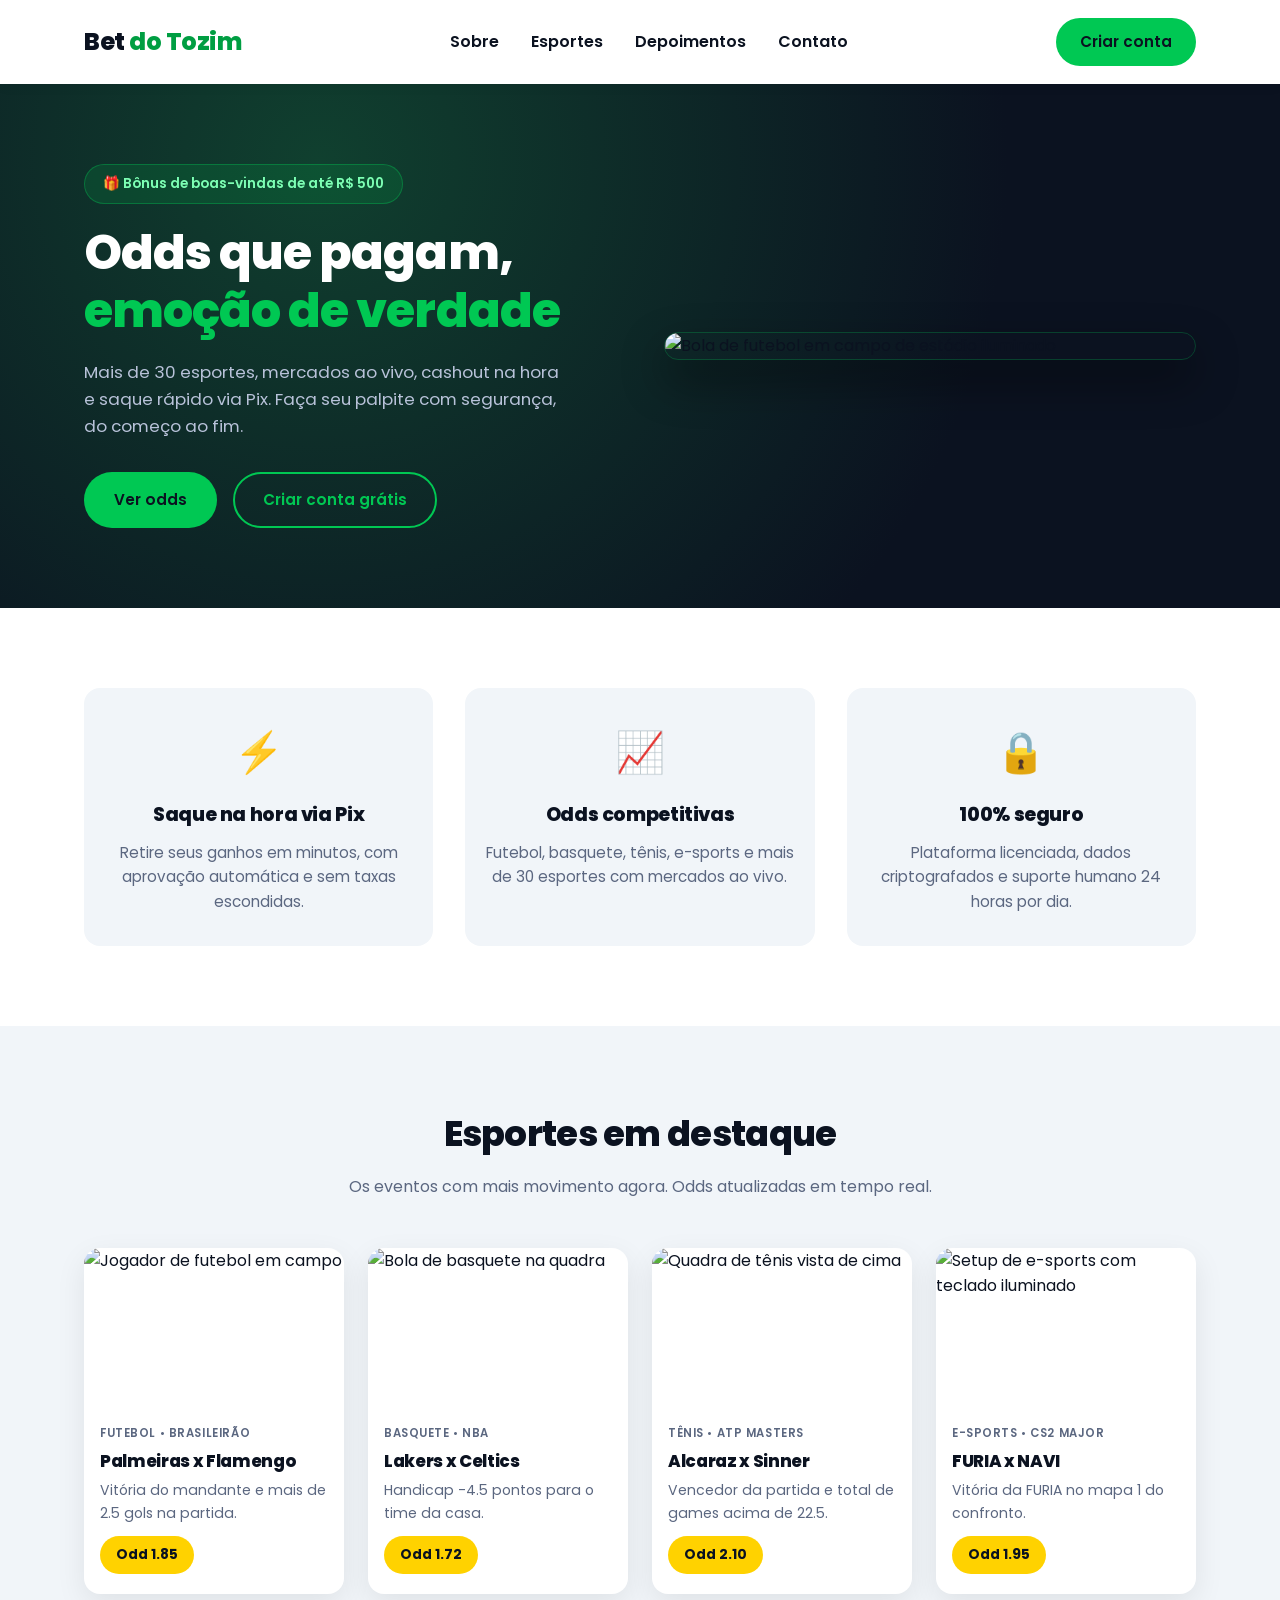
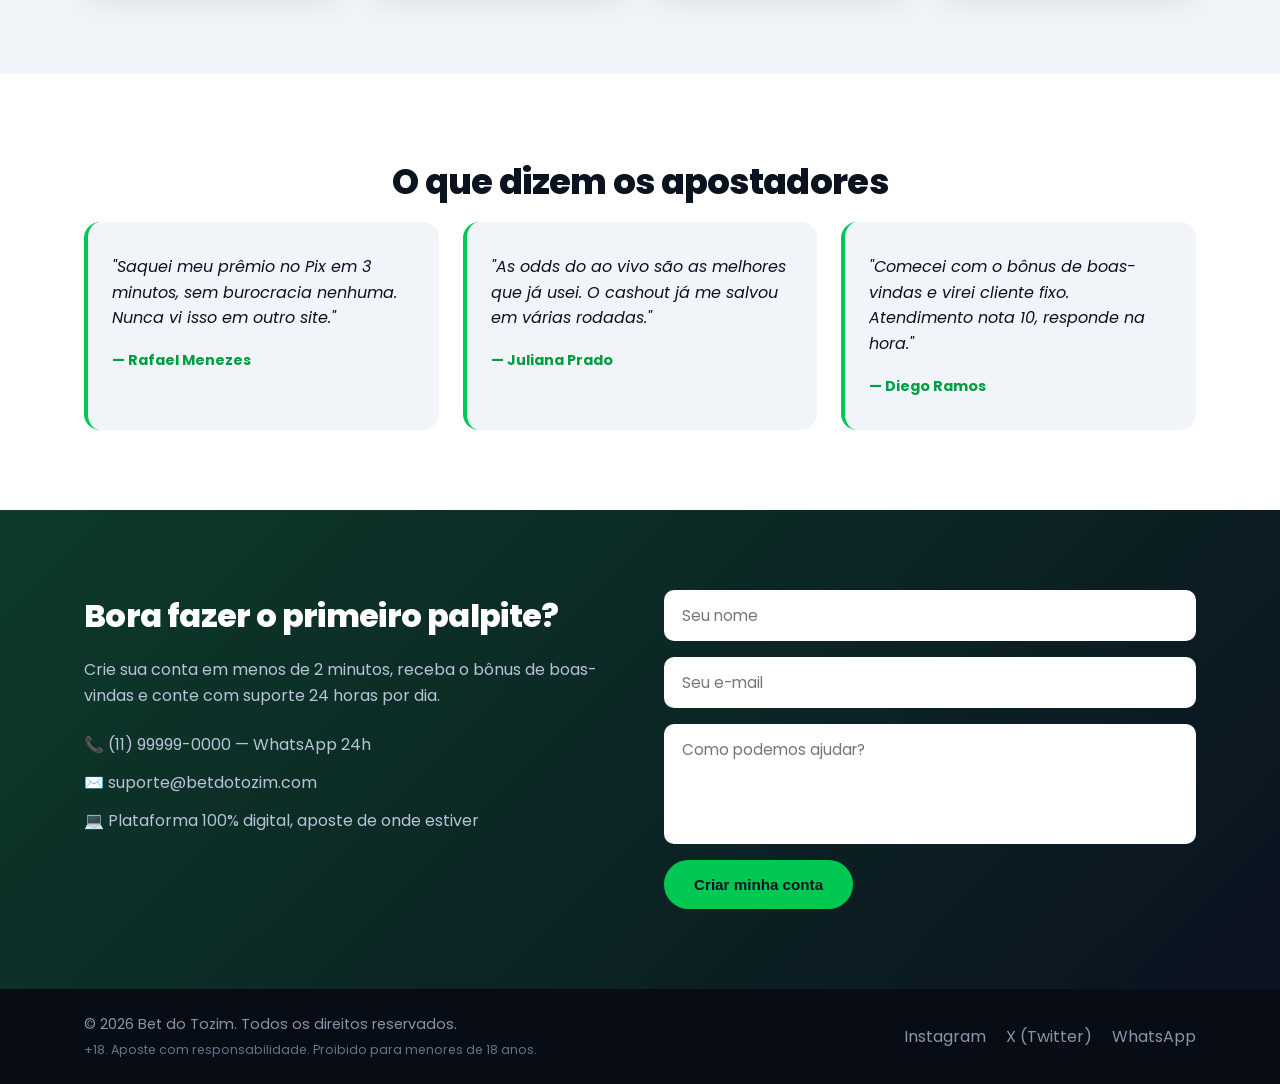
==== index.html @ 94e705bd "first commit" ====
<!DOCTYPE html>
<html lang="pt-BR">
<head>
  <meta charset="UTF-8" />
  <meta name="viewport" content="width=device-width, initial-scale=1.0" />
  <title>Bet do Tozim | Apostas esportivas com as melhores odds</title>
  <meta name="description" content="Bet do Tozim: apostas esportivas com odds competitivas, mercados ao vivo, cashout na hora e saque rápido via Pix. Bônus de boas-vindas para novos apostadores." />
  <link rel="preconnect" href="https://fonts.googleapis.com" />
  <link href="https://fonts.googleapis.com/css2?family=Poppins:wght@400;600;700;800&display=swap" rel="stylesheet" />
  <link rel="stylesheet" href="style.css" />
</head>
<body>

  <!-- HEADER -->
  <header class="header">
    <nav class="navbar container">
      <a href="#topo" class="logo">Bet<span> do Tozim</span></a>

      <ul class="nav-links" id="nav-links">
        <li><a href="#sobre">Sobre</a></li>
        <li><a href="#esportes">Esportes</a></li>
        <li><a href="#depoimentos">Depoimentos</a></li>
        <li><a href="#contato">Contato</a></li>
      </ul>

      <a href="#contato" class="btn btn-primary nav-cta">Criar conta</a>

      <button class="menu-toggle" id="menu-toggle" aria-label="Abrir menu">
        <span></span>
        <span></span>
        <span></span>
      </button>
    </nav>
  </header>

  <!-- HERO -->
  <section class="hero" id="topo">
    <div class="container hero-content">
      <div class="hero-text">
        <span class="badge">🎁 Bônus de boas-vindas de até R$ 500</span>
        <h1>Odds que pagam, <span class="highlight">emoção de verdade</span></h1>
        <p>
          Mais de 30 esportes, mercados ao vivo, cashout na hora e saque rápido via Pix.
          Faça seu palpite com segurança, do começo ao fim.
        </p>
        <div class="hero-buttons">
          <a href="#esportes" class="btn btn-primary">Ver odds</a>
          <a href="#contato" class="btn btn-outline">Criar conta grátis</a>
        </div>
      </div>
      <div class="hero-image">
        <img src="https://images.unsplash.com/photo-1522778119026-d647f0596c20?auto=format&fit=crop&w=800&q=80" alt="Bola de futebol em campo de estádio iluminado" />
      </div>
    </div>
  </section>

  <!-- SOBRE -->
  <section class="sobre" id="sobre">
    <div class="container sobre-grid">
      <div class="sobre-item">
        <span class="icon">⚡</span>
        <h3>Saque na hora via Pix</h3>
        <p>Retire seus ganhos em minutos, com aprovação automática e sem taxas escondidas.</p>
      </div>
      <div class="sobre-item">
        <span class="icon">📈</span>
        <h3>Odds competitivas</h3>
        <p>Futebol, basquete, tênis, e-sports e mais de 30 esportes com mercados ao vivo.</p>
      </div>
      <div class="sobre-item">
        <span class="icon">🔒</span>
        <h3>100% seguro</h3>
        <p>Plataforma licenciada, dados criptografados e suporte humano 24 horas por dia.</p>
      </div>
    </div>
  </section>

  <!-- ESPORTES -->
  <section class="mercados" id="esportes">
    <div class="container">
      <h2 class="section-title">Esportes em destaque</h2>
      <p class="section-subtitle">Os eventos com mais movimento agora. Odds atualizadas em tempo real.</p>

      <div class="mercados-grid">
        <div class="evento-card">
          <img src="https://images.unsplash.com/photo-1517927033932-b3d18e61fb3a?auto=format&fit=crop&w=500&q=80" alt="Jogador de futebol em campo" />
          <span class="competicao">Futebol • Brasileirão</span>
          <h3>Palmeiras x Flamengo</h3>
          <p>Vitória do mandante e mais de 2.5 gols na partida.</p>
          <span class="odd">Odd 1.85</span>
        </div>

        <div class="evento-card">
          <img src="https://images.unsplash.com/photo-1546519638-68e109498ffc?auto=format&fit=crop&w=500&q=80" alt="Bola de basquete na quadra" />
          <span class="competicao">Basquete • NBA</span>
          <h3>Lakers x Celtics</h3>
          <p>Handicap -4.5 pontos para o time da casa.</p>
          <span class="odd">Odd 1.72</span>
        </div>

        <div class="evento-card">
          <img src="https://images.unsplash.com/photo-1595435934249-5df7ed86e1c0?auto=format&fit=crop&w=500&q=80" alt="Quadra de tênis vista de cima" />
          <span class="competicao">Tênis • ATP Masters</span>
          <h3>Alcaraz x Sinner</h3>
          <p>Vencedor da partida e total de games acima de 22.5.</p>
          <span class="odd">Odd 2.10</span>
        </div>

        <div class="evento-card">
          <img src="https://images.unsplash.com/photo-1542751371-adc38448a05e?auto=format&fit=crop&w=500&q=80" alt="Setup de e-sports com teclado iluminado" />
          <span class="competicao">E-sports • CS2 Major</span>
          <h3>FURIA x NAVI</h3>
          <p>Vitória da FURIA no mapa 1 do confronto.</p>
          <span class="odd">Odd 1.95</span>
        </div>
      </div>
    </div>
  </section>

  <!-- DEPOIMENTOS -->
  <section class="depoimentos" id="depoimentos">
    <div class="container">
      <h2 class="section-title">O que dizem os apostadores</h2>

      <div class="depoimentos-grid">
        <div class="depoimento-card">
          <p>"Saquei meu prêmio no Pix em 3 minutos, sem burocracia nenhuma. Nunca vi isso em outro site."</p>
          <strong>— Rafael Menezes</strong>
        </div>
        <div class="depoimento-card">
          <p>"As odds do ao vivo são as melhores que já usei. O cashout já me salvou em várias rodadas."</p>
          <strong>— Juliana Prado</strong>
        </div>
        <div class="depoimento-card">
          <p>"Comecei com o bônus de boas-vindas e virei cliente fixo. Atendimento nota 10, responde na hora."</p>
          <strong>— Diego Ramos</strong>
        </div>
      </div>
    </div>
  </section>

  <!-- CONTATO -->
  <section class="contato" id="contato">
    <div class="container contato-grid">
      <div class="contato-texto">
        <h2>Bora fazer o primeiro palpite?</h2>
        <p>Crie sua conta em menos de 2 minutos, receba o bônus de boas-vindas e conte com suporte 24 horas por dia.</p>
        <ul class="contato-info">
          <li>📞 (11) 99999-0000 — WhatsApp 24h</li>
          <li>✉️ suporte@betdotozim.com</li>
          <li>💻 Plataforma 100% digital, aposte de onde estiver</li>
        </ul>
      </div>

      <form class="contato-form" id="contato-form">
        <input type="text" placeholder="Seu nome" required />
        <input type="email" placeholder="Seu e-mail" required />
        <textarea placeholder="Como podemos ajudar?" rows="4" required></textarea>
        <button type="submit" class="btn btn-primary">Criar minha conta</button>
      </form>
    </div>
  </section>

  <!-- FOOTER -->
  <footer class="footer">
    <div class="container footer-content">
      <div class="footer-info">
        <p>&copy; <span id="ano"></span> Bet do Tozim. Todos os direitos reservados.</p>
        <p class="footer-aviso">+18. Aposte com responsabilidade. Proibido para menores de 18 anos.</p>
      </div>
      <div class="footer-social">
        <a href="#">Instagram</a>
        <a href="#">X (Twitter)</a>
        <a href="#">WhatsApp</a>
      </div>
    </div>
  </footer>

  <script src="script.js"></script>
</body>
</html>
---- style.css ----
/* ===== RESET & BASE ===== */
* {
  margin: 0;
  padding: 0;
  box-sizing: border-box;
}

:root {
  --color-primary: #00c853;
  --color-primary-dark: #009e42;
  --color-accent: #ffd200;
  --color-dark: #0b1220;
  --color-gray: #5b6780;
  --color-light: #f1f5f9;
  --color-white: #ffffff;
  --shadow: 0 10px 30px rgba(0, 0, 0, 0.08);
  --radius: 16px;
  --transition: all 0.3s ease;
}

html {
  scroll-behavior: smooth;
}

body {
  font-family: 'Poppins', sans-serif;
  color: var(--color-dark);
  background: var(--color-light);
  line-height: 1.6;
}

h1, h2, h3 {
  font-family: 'Poppins', sans-serif;
  font-weight: 800;
  letter-spacing: -0.02em;
}

img {
  max-width: 100%;
  display: block;
}

a {
  text-decoration: none;
  color: inherit;
}

ul {
  list-style: none;
}

.container {
  width: 100%;
  max-width: 1160px;
  margin: 0 auto;
  padding: 0 24px;
}

/* ===== BOTÕES ===== */
.btn {
  display: inline-block;
  padding: 14px 28px;
  border-radius: 50px;
  font-weight: 600;
  transition: var(--transition);
  border: 2px solid transparent;
  cursor: pointer;
  font-size: 0.95rem;
}

.btn-primary {
  background: var(--color-primary);
  color: var(--color-dark);
}

.btn-primary:hover {
  background: var(--color-primary-dark);
  color: var(--color-white);
  transform: translateY(-3px);
}

.btn-outline {
  border-color: var(--color-primary);
  color: var(--color-primary);
  background: transparent;
}

.btn-outline:hover {
  background: var(--color-primary);
  color: var(--color-dark);
}

/* ===== HEADER ===== */
.header {
  position: sticky;
  top: 0;
  background: rgba(255, 255, 255, 0.95);
  backdrop-filter: blur(6px);
  z-index: 1000;
  box-shadow: 0 2px 12px rgba(0, 0, 0, 0.05);
}

.navbar {
  display: flex;
  align-items: center;
  justify-content: space-between;
  padding: 18px 24px;
}

.logo {
  font-family: 'Poppins', sans-serif;
  font-size: 1.5rem;
  font-weight: 800;
  letter-spacing: -0.02em;
  color: var(--color-dark);
}

.logo span {
  color: var(--color-primary-dark);
}

.nav-links {
  display: flex;
  gap: 32px;
}

.nav-links a {
  font-weight: 600;
  color: var(--color-dark);
  transition: var(--transition);
  position: relative;
}

.nav-links a:hover {
  color: var(--color-primary);
}

.nav-cta {
  padding: 10px 22px;
}

.menu-toggle {
  display: none;
  flex-direction: column;
  gap: 5px;
  background: none;
  border: none;
  cursor: pointer;
}

.menu-toggle span {
  width: 26px;
  height: 3px;
  background: var(--color-dark);
  border-radius: 2px;
  transition: var(--transition);
}

/* ===== HERO ===== */
.hero {
  padding: 80px 0;
  background: radial-gradient(circle at 25% 15%, #10402f 0%, #0b1220 65%);
  overflow: hidden;
}

.hero-content {
  display: flex;
  align-items: center;
  gap: 48px;
}

.hero-text {
  flex: 1;
}

.badge {
  display: inline-block;
  background: rgba(0, 200, 83, 0.14);
  color: #7dffb4;
  border: 1px solid rgba(0, 200, 83, 0.35);
  padding: 8px 18px;
  border-radius: 50px;
  font-size: 0.85rem;
  font-weight: 600;
  margin-bottom: 20px;
}

.hero-text h1 {
  font-size: 3rem;
  line-height: 1.2;
  margin-bottom: 20px;
  color: var(--color-white);
}

.highlight {
  color: var(--color-primary);
}

.hero-text p {
  color: #b8c2d9;
  font-size: 1.05rem;
  margin-bottom: 32px;
  max-width: 480px;
}

.hero-buttons {
  display: flex;
  gap: 16px;
  flex-wrap: wrap;
}

.hero-image {
  flex: 1;
}

.hero-image img {
  border-radius: var(--radius);
  border: 1px solid rgba(0, 200, 83, 0.25);
  box-shadow: 0 20px 45px rgba(0, 0, 0, 0.45);
  width: 100%;
  object-fit: cover;
  max-height: 420px;
}

/* ===== SOBRE ===== */
.sobre {
  padding: 80px 0;
  background: var(--color-white);
}

.sobre-grid {
  display: grid;
  grid-template-columns: repeat(3, 1fr);
  gap: 32px;
}

.sobre-item {
  text-align: center;
  padding: 32px 20px;
  border-radius: var(--radius);
  background: var(--color-light);
  transition: var(--transition);
}

.sobre-item:hover {
  transform: translateY(-6px);
  box-shadow: var(--shadow);
}

.sobre-item .icon {
  font-size: 2.5rem;
  display: block;
  margin-bottom: 16px;
}

.sobre-item h3 {
  margin-bottom: 10px;
  font-size: 1.2rem;
}

.sobre-item p {
  color: var(--color-gray);
  font-size: 0.95rem;
}

/* ===== SECTION TITLES ===== */
.section-title {
  text-align: center;
  font-size: 2.2rem;
  margin-bottom: 12px;
}

.section-subtitle {
  text-align: center;
  color: var(--color-gray);
  margin-bottom: 48px;
}

/* ===== MERCADOS ===== */
.mercados {
  padding: 80px 0;
  background: var(--color-light);
}

.mercados-grid {
  display: grid;
  grid-template-columns: repeat(4, 1fr);
  gap: 24px;
}

.evento-card {
  background: var(--color-white);
  border-radius: var(--radius);
  overflow: hidden;
  box-shadow: var(--shadow);
  transition: var(--transition);
}

.evento-card:hover {
  transform: translateY(-8px);
}

.evento-card img {
  width: 100%;
  height: 160px;
  object-fit: cover;
}

.evento-card .competicao {
  display: block;
  padding: 16px 16px 0;
  color: var(--color-gray);
  font-size: 0.72rem;
  font-weight: 600;
  letter-spacing: 0.05em;
  text-transform: uppercase;
}

.evento-card h3 {
  font-size: 1.05rem;
  padding: 6px 16px 4px;
}

.evento-card p {
  color: var(--color-gray);
  font-size: 0.88rem;
  padding: 0 16px;
  min-height: 42px;
}

.evento-card .odd {
  display: inline-block;
  margin: 12px 16px 20px;
  background: var(--color-accent);
  color: var(--color-dark);
  font-weight: 700;
  font-size: 0.85rem;
  padding: 8px 16px;
  border-radius: 50px;
}

/* ===== DEPOIMENTOS ===== */
.depoimentos {
  padding: 80px 0;
  background: var(--color-white);
}

.depoimentos-grid {
  display: grid;
  grid-template-columns: repeat(3, 1fr);
  gap: 24px;
}

.depoimento-card {
  background: var(--color-light);
  padding: 32px 24px;
  border-radius: var(--radius);
  border-left: 4px solid var(--color-primary);
}

.depoimento-card p {
  font-style: italic;
  color: var(--color-dark);
  margin-bottom: 16px;
}

.depoimento-card strong {
  color: var(--color-primary-dark);
  font-size: 0.9rem;
}

/* ===== CONTATO ===== */
.contato {
  padding: 80px 0;
  background: linear-gradient(135deg, #0d3b2a 0%, #0b1220 100%);
  color: var(--color-white);
}

.contato-grid {
  display: flex;
  gap: 48px;
  flex-wrap: wrap;
}

.contato-texto,
.contato-form {
  flex: 1;
  min-width: 280px;
}

.contato-texto h2 {
  font-size: 2rem;
  margin-bottom: 16px;
}

.contato-texto p {
  color: #b8c2d9;
  margin-bottom: 24px;
}

.contato-info li {
  margin-bottom: 12px;
  color: #b8c2d9;
}

.contato-form {
  display: flex;
  flex-direction: column;
  gap: 16px;
}

.contato-form input,
.contato-form textarea {
  padding: 14px 18px;
  border-radius: 10px;
  border: none;
  font-family: inherit;
  font-size: 0.95rem;
  resize: none;
}

.contato-form button {
  align-self: flex-start;
}

/* ===== FOOTER ===== */
.footer {
  background: #070c15;
  color: #8b93a7;
  padding: 24px 0;
}

.footer-aviso {
  font-size: 0.78rem;
  color: #6a7386;
  margin-top: 4px;
}

.footer-info {
  font-size: 0.9rem;
}

.footer-content {
  display: flex;
  justify-content: space-between;
  align-items: center;
  flex-wrap: wrap;
  gap: 12px;
}

.footer-social {
  display: flex;
  gap: 20px;
}

.footer-social a {
  color: #8b93a7;
  transition: var(--transition);
}

.footer-social a:hover {
  color: var(--color-primary);
}

/* ===== RESPONSIVIDADE ===== */
@media (max-width: 992px) {
  .mercados-grid {
    grid-template-columns: repeat(2, 1fr);
  }

  .depoimentos-grid {
    grid-template-columns: 1fr;
  }
}

@media (max-width: 768px) {
  .nav-links,
  .nav-cta {
    display: none;
  }

  .menu-toggle {
    display: flex;
  }

  .nav-links.active {
    display: flex;
    flex-direction: column;
    position: absolute;
    top: 100%;
    left: 0;
    width: 100%;
    background: var(--color-white);
    padding: 24px;
    gap: 20px;
    box-shadow: var(--shadow);
  }

  .hero-content {
    flex-direction: column;
    text-align: center;
  }

  .hero-text p {
    margin-left: auto;
    margin-right: auto;
  }

  .hero-buttons {
    justify-content: center;
  }

  .hero-text h1 {
    font-size: 2.2rem;
  }

  .sobre-grid {
    grid-template-columns: 1fr;
  }

  .mercados-grid {
    grid-template-columns: 1fr 1fr;
  }
}

@media (max-width: 480px) {
  .mercados-grid {
    grid-template-columns: 1fr;
  }

  .footer-content {
    flex-direction: column;
    text-align: center;
  }
}
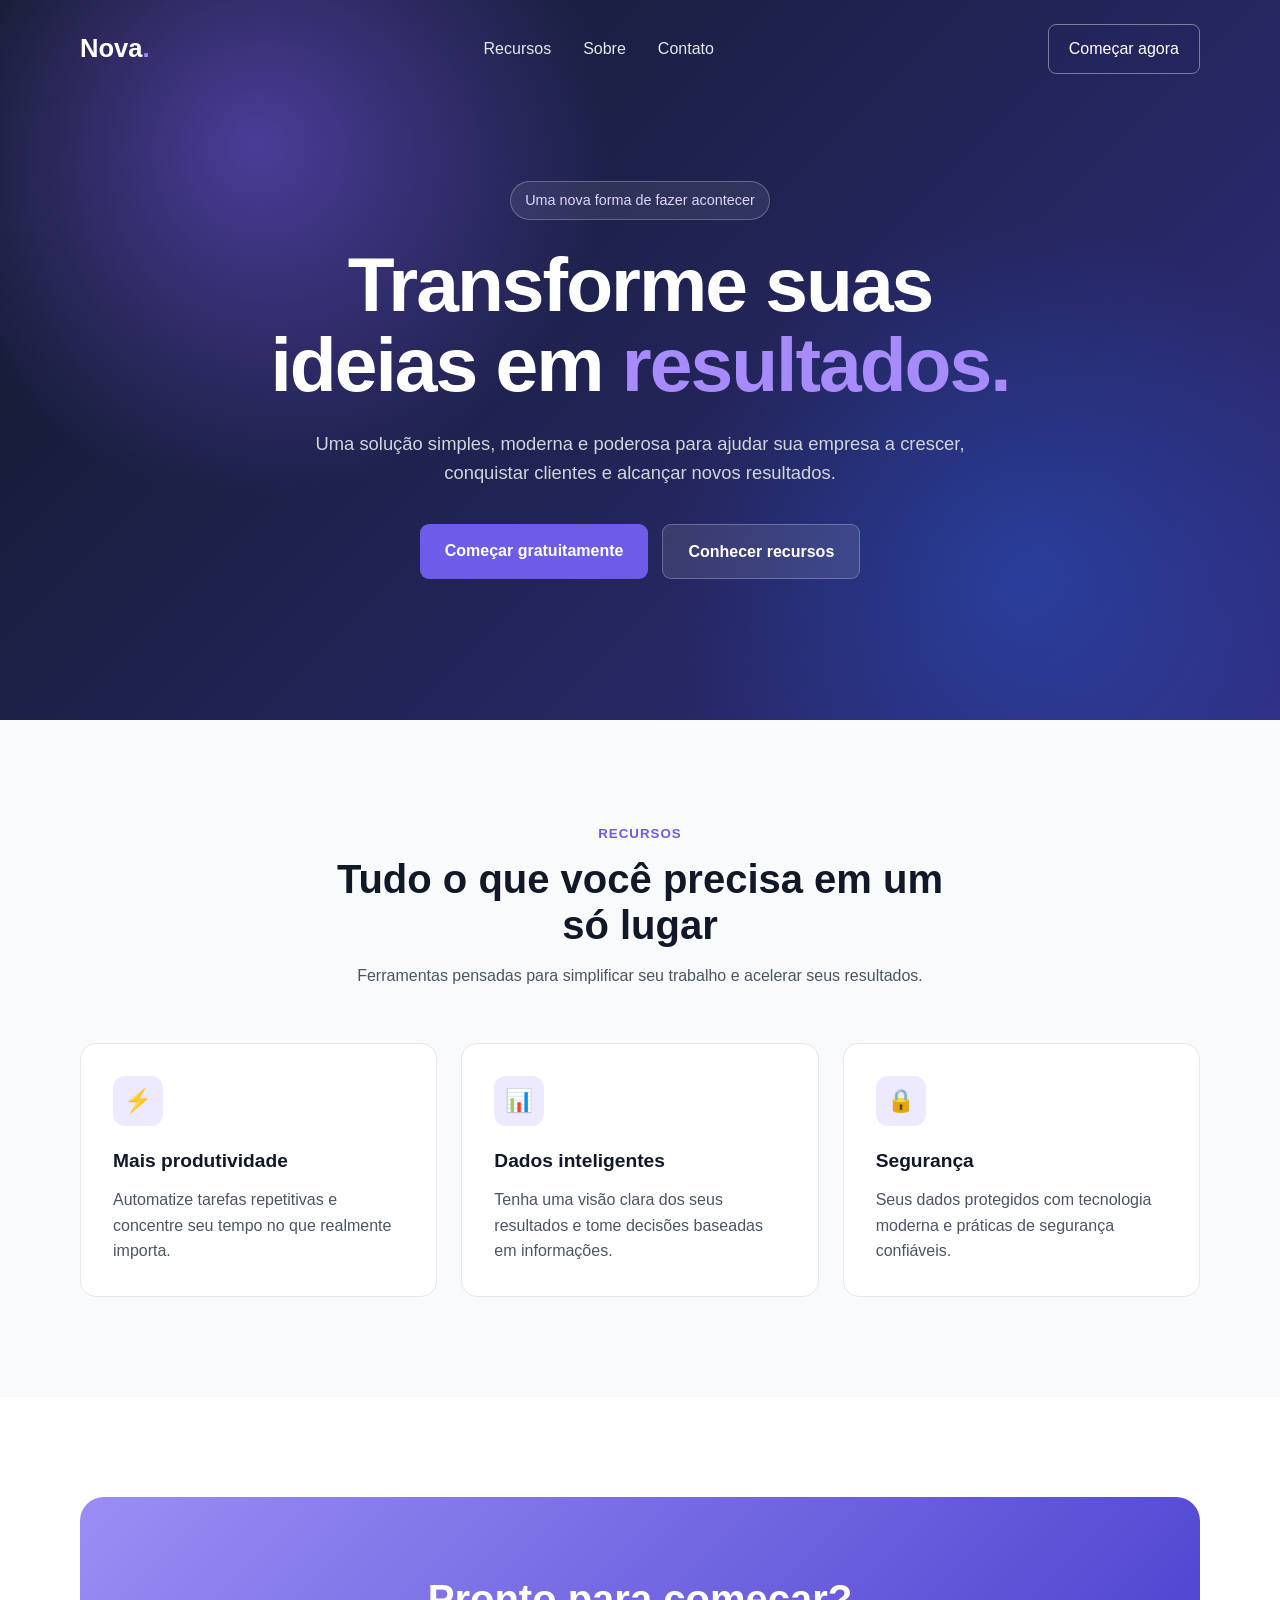
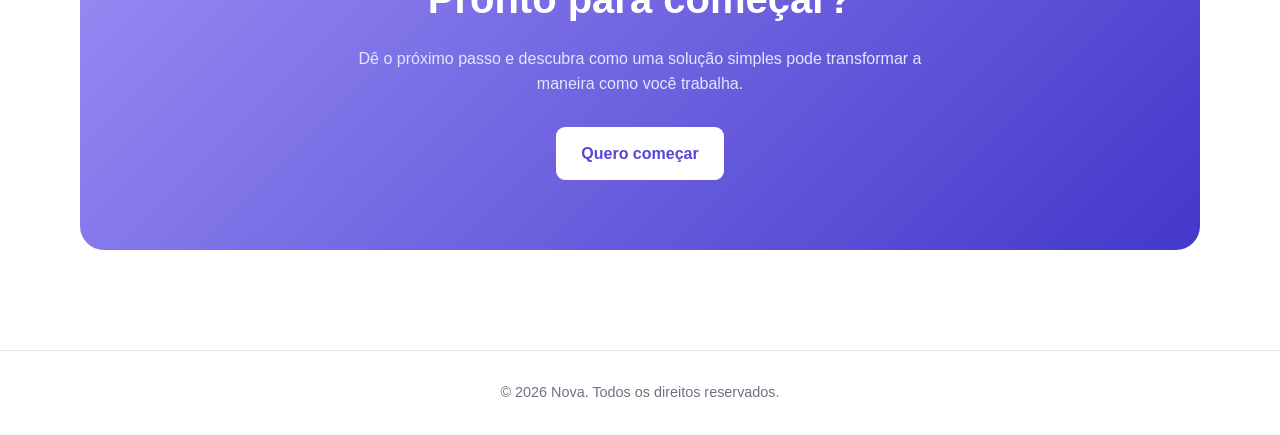
==== commit 823a957f: "teste" ====
--- a/index.html
+++ b/index.html
@@ -1,181 +1,431 @@
 <!DOCTYPE html>
 <html lang="pt-BR">
 <head>
-  <meta charset="UTF-8" />
-  <meta name="viewport" content="width=device-width, initial-scale=1.0" />
-  <title>Bet do Tozim | Apostas esportivas com as melhores odds</title>
-  <meta name="description" content="Bet do Tozim: apostas esportivas com odds competitivas, mercados ao vivo, cashout na hora e saque rápido via Pix. Bônus de boas-vindas para novos apostadores." />
-  <link rel="preconnect" href="https://fonts.googleapis.com" />
-  <link href="https://fonts.googleapis.com/css2?family=Poppins:wght@400;600;700;800&display=swap" rel="stylesheet" />
-  <link rel="stylesheet" href="style.css" />
+  <meta charset="UTF-8">
+  <meta name="viewport" content="width=device-width, initial-scale=1.0">
+
+  <style>
+    * {
+      margin: 0;
+      padding: 0;
+      box-sizing: border-box;
+    }
+
+    :root {
+      --primary: #6c5ce7;
+      --primary-dark: #5546d8;
+      --dark: #111827;
+      --text: #4b5563;
+      --light: #f8fafc;
+      --white: #ffffff;
+      --border: #e5e7eb;
+    }
+
+    body {
+      font-family: Arial, Helvetica, sans-serif;
+      color: var(--dark);
+      background: var(--white);
+      line-height: 1.6;
+    }
+
+    a {
+      text-decoration: none;
+      color: inherit;
+    }
+
+    .container {
+      width: min(1120px, 90%);
+      margin: 0 auto;
+    }
+
+    /* Header */
+    header {
+      position: absolute;
+      top: 0;
+      left: 0;
+      width: 100%;
+      z-index: 10;
+      padding: 24px 0;
+    }
+
+    nav {
+      display: flex;
+      align-items: center;
+      justify-content: space-between;
+    }
+
+    .logo {
+      font-size: 1.6rem;
+      font-weight: 800;
+      color: var(--white);
+    }
+
+    .logo span {
+      color: #a78bfa;
+    }
+
+    .nav-links {
+      display: flex;
+      gap: 32px;
+      list-style: none;
+      color: #e5e7eb;
+    }
+
+    .nav-links a:hover {
+      color: var(--white);
+    }
+
+    .nav-button {
+      padding: 11px 20px;
+      border: 1px solid rgba(255,255,255,.4);
+      border-radius: 8px;
+      color: var(--white);
+      transition: .3s;
+    }
+
+    .nav-button:hover {
+      background: var(--white);
+      color: var(--dark);
+    }
+
+    /* Hero */
+    .hero {
+      min-height: 720px;
+      display: flex;
+      align-items: center;
+      text-align: center;
+      color: var(--white);
+      background:
+        radial-gradient(circle at 20% 20%, rgba(124, 92, 246, .5), transparent 30%),
+        radial-gradient(circle at 80% 80%, rgba(37, 99, 235, .35), transparent 30%),
+        linear-gradient(135deg, #111827, #312e81);
+      padding: 120px 0 80px;
+    }
+
+    .hero-content {
+      max-width: 780px;
+      margin: 0 auto;
+    }
+
+    .badge {
+      display: inline-block;
+      padding: 7px 14px;
+      margin-bottom: 24px;
+      border: 1px solid rgba(255,255,255,.25);
+      border-radius: 999px;
+      background: rgba(255,255,255,.08);
+      color: #ddd6fe;
+      font-size: .9rem;
+    }
+
+    .hero h1 {
+      font-size: clamp(2.5rem, 6vw, 4.8rem);
+      line-height: 1.05;
+      letter-spacing: -2px;
+      margin-bottom: 24px;
+    }
+
+    .hero h1 span {
+      color: #a78bfa;
+    }
+
+    .hero p {
+      max-width: 650px;
+      margin: 0 auto 36px;
+      color: #d1d5db;
+      font-size: 1.15rem;
+    }
+
+    .buttons {
+      display: flex;
+      justify-content: center;
+      gap: 14px;
+      flex-wrap: wrap;
+    }
+
+    .btn {
+      display: inline-block;
+      padding: 14px 25px;
+      border-radius: 9px;
+      font-weight: 700;
+      transition: .3s;
+    }
+
+    .btn-primary {
+      background: var(--primary);
+      color: var(--white);
+    }
+
+    .btn-primary:hover {
+      background: var(--primary-dark);
+      transform: translateY(-2px);
+    }
+
+    .btn-secondary {
+      background: rgba(255,255,255,.1);
+      border: 1px solid rgba(255,255,255,.25);
+      color: var(--white);
+    }
+
+    .btn-secondary:hover {
+      background: rgba(255,255,255,.18);
+    }
+
+    /* Features */
+    .features {
+      padding: 100px 0;
+      background: var(--light);
+    }
+
+    .section-header {
+      max-width: 650px;
+      margin: 0 auto 55px;
+      text-align: center;
+    }
+
+    .section-header small {
+      color: var(--primary);
+      font-weight: 700;
+      text-transform: uppercase;
+      letter-spacing: 1px;
+    }
+
+    .section-header h2 {
+      margin: 10px 0 15px;
+      font-size: 2.5rem;
+      line-height: 1.15;
+    }
+
+    .section-header p {
+      color: var(--text);
+    }
+
+    .cards {
+      display: grid;
+      grid-template-columns: repeat(3, 1fr);
+      gap: 24px;
+    }
+
+    .card {
+      background: var(--white);
+      padding: 32px;
+      border: 1px solid var(--border);
+      border-radius: 16px;
+      transition: .3s;
+    }
+
+    .card:hover {
+      transform: translateY(-5px);
+      box-shadow: 0 20px 40px rgba(15,23,42,.08);
+    }
+
+    .icon {
+      width: 50px;
+      height: 50px;
+      display: grid;
+      place-items: center;
+      margin-bottom: 20px;
+      border-radius: 12px;
+      background: #ede9fe;
+      color: var(--primary);
+      font-size: 1.4rem;
+    }
+
+    .card h3 {
+      margin-bottom: 10px;
+      font-size: 1.2rem;
+    }
+
+    .card p {
+      color: var(--text);
+    }
+
+    /* CTA */
+    .cta {
+      padding: 100px 0;
+    }
+
+    .cta-box {
+      padding: 70px 30px;
+      text-align: center;
+      border-radius: 24px;
+      color: var(--white);
+      background: linear-gradient(135deg, #9a8ef5, #4338ca);
+    }
+
+    .cta-box h2 {
+      margin-bottom: 15px;
+      font-size: 2.5rem;
+    }
+
+    .cta-box p {
+      max-width: 580px;
+      margin: 0 auto 30px;
+      color: #e0e7ff;
+    }
+
+    .cta .btn-primary {
+      background: var(--white);
+      color: var(--primary-dark);
+    }
+
+    /* Footer */
+    footer {
+      padding: 30px 0;
+      border-top: 1px solid var(--border);
+      color: #6b7280;
+      text-align: center;
+      font-size: .9rem;
+    }
+
+    /* Responsividade */
+    @media (max-width: 800px) {
+      .nav-links {
+        display: none;
+      }
+
+      .cards {
+        grid-template-columns: 1fr;
+      }
+
+      .hero {
+        min-height: 650px;
+      }
+
+      .section-header h2,
+      .cta-box h2 {
+        font-size: 2rem;
+      }
+    }
+  </style>
 </head>
+
 <body>
 
-  <!-- HEADER -->
-  <header class="header">
-    <nav class="navbar container">
-      <a href="#topo" class="logo">Bet<span> do Tozim</span></a>
-
-      <ul class="nav-links" id="nav-links">
-        <li><a href="#sobre">Sobre</a></li>
-        <li><a href="#esportes">Esportes</a></li>
-        <li><a href="#depoimentos">Depoimentos</a></li>
-        <li><a href="#contato">Contato</a></li>
-      </ul>
-
-      <a href="#contato" class="btn btn-primary nav-cta">Criar conta</a>
-
-      <button class="menu-toggle" id="menu-toggle" aria-label="Abrir menu">
-        <span></span>
-        <span></span>
-        <span></span>
-      </button>
-    </nav>
+  <header>
+    <div class="container">
+      <nav>
+        <a href="#" class="logo">Nova<span>.</span></a>
+
+        <ul class="nav-links">
+          <li><a href="#recursos">Recursos</a></li>
+          <li><a href="#sobre">Sobre</a></li>
+          <li><a href="#contato">Contato</a></li>
+        </ul>
+
+        <a href="#contato" class="nav-button">Começar agora</a>
+      </nav>
+    </div>
   </header>
 
-  <!-- HERO -->
-  <section class="hero" id="topo">
-    <div class="container hero-content">
-      <div class="hero-text">
-        <span class="badge">🎁 Bônus de boas-vindas de até R$ 500</span>
-        <h1>Odds que pagam, <span class="highlight">emoção de verdade</span></h1>
-        <p>
-          Mais de 30 esportes, mercados ao vivo, cashout na hora e saque rápido via Pix.
-          Faça seu palpite com segurança, do começo ao fim.
-        </p>
-        <div class="hero-buttons">
-          <a href="#esportes" class="btn btn-primary">Ver odds</a>
-          <a href="#contato" class="btn btn-outline">Criar conta grátis</a>
+  <main>
+
+    <!-- HERO -->
+    <section class="hero">
+      <div class="container">
+        <div class="hero-content">
+
+          <span class="badge">Uma nova forma de fazer acontecer</span>
+
+          <h1>
+            Transforme suas ideias em
+            <span>resultados.</span>
+          </h1>
+
+          <p>
+            Uma solução simples, moderna e poderosa para ajudar
+            sua empresa a crescer, conquistar clientes e alcançar
+            novos resultados.
+          </p>
+
+          <div class="buttons">
+            <a href="#contato" class="btn btn-primary">
+              Começar gratuitamente
+            </a>
+
+            <a href="#recursos" class="btn btn-secondary">
+              Conhecer recursos
+            </a>
+          </div>
+
         </div>
       </div>
-      <div class="hero-image">
-        <img src="https://images.unsplash.com/photo-1522778119026-d647f0596c20?auto=format&fit=crop&w=800&q=80" alt="Bola de futebol em campo de estádio iluminado" />
-      </div>
-    </div>
-  </section>
-
-  <!-- SOBRE -->
-  <section class="sobre" id="sobre">
-    <div class="container sobre-grid">
-      <div class="sobre-item">
-        <span class="icon">⚡</span>
-        <h3>Saque na hora via Pix</h3>
-        <p>Retire seus ganhos em minutos, com aprovação automática e sem taxas escondidas.</p>
-      </div>
-      <div class="sobre-item">
-        <span class="icon">📈</span>
-        <h3>Odds competitivas</h3>
-        <p>Futebol, basquete, tênis, e-sports e mais de 30 esportes com mercados ao vivo.</p>
-      </div>
-      <div class="sobre-item">
-        <span class="icon">🔒</span>
-        <h3>100% seguro</h3>
-        <p>Plataforma licenciada, dados criptografados e suporte humano 24 horas por dia.</p>
-      </div>
-    </div>
-  </section>
-
-  <!-- ESPORTES -->
-  <section class="mercados" id="esportes">
-    <div class="container">
-      <h2 class="section-title">Esportes em destaque</h2>
-      <p class="section-subtitle">Os eventos com mais movimento agora. Odds atualizadas em tempo real.</p>
-
-      <div class="mercados-grid">
-        <div class="evento-card">
-          <img src="https://images.unsplash.com/photo-1517927033932-b3d18e61fb3a?auto=format&fit=crop&w=500&q=80" alt="Jogador de futebol em campo" />
-          <span class="competicao">Futebol • Brasileirão</span>
-          <h3>Palmeiras x Flamengo</h3>
-          <p>Vitória do mandante e mais de 2.5 gols na partida.</p>
-          <span class="odd">Odd 1.85</span>
+    </section>
+
+    <!-- RECURSOS -->
+    <section class="features" id="recursos">
+      <div class="container">
+
+        <div class="section-header">
+          <small>Recursos</small>
+          <h2>Tudo o que você precisa em um só lugar</h2>
+          <p>
+            Ferramentas pensadas para simplificar seu trabalho
+            e acelerar seus resultados.
+          </p>
         </div>
 
-        <div class="evento-card">
-          <img src="https://images.unsplash.com/photo-1546519638-68e109498ffc?auto=format&fit=crop&w=500&q=80" alt="Bola de basquete na quadra" />
-          <span class="competicao">Basquete • NBA</span>
-          <h3>Lakers x Celtics</h3>
-          <p>Handicap -4.5 pontos para o time da casa.</p>
-          <span class="odd">Odd 1.72</span>
-        </div>
-
-        <div class="evento-card">
-          <img src="https://images.unsplash.com/photo-1595435934249-5df7ed86e1c0?auto=format&fit=crop&w=500&q=80" alt="Quadra de tênis vista de cima" />
-          <span class="competicao">Tênis • ATP Masters</span>
-          <h3>Alcaraz x Sinner</h3>
-          <p>Vencedor da partida e total de games acima de 22.5.</p>
-          <span class="odd">Odd 2.10</span>
-        </div>
-
-        <div class="evento-card">
-          <img src="https://images.unsplash.com/photo-1542751371-adc38448a05e?auto=format&fit=crop&w=500&q=80" alt="Setup de e-sports com teclado iluminado" />
-          <span class="competicao">E-sports • CS2 Major</span>
-          <h3>FURIA x NAVI</h3>
-          <p>Vitória da FURIA no mapa 1 do confronto.</p>
-          <span class="odd">Odd 1.95</span>
+        <div class="cards">
+
+          <article class="card">
+            <div class="icon">⚡</div>
+            <h3>Mais produtividade</h3>
+            <p>
+              Automatize tarefas repetitivas e concentre seu tempo
+              no que realmente importa.
+            </p>
+          </article>
+
+          <article class="card">
+            <div class="icon">📊</div>
+            <h3>Dados inteligentes</h3>
+            <p>
+              Tenha uma visão clara dos seus resultados e tome
+              decisões baseadas em informações.
+            </p>
+          </article>
+
+          <article class="card">
+            <div class="icon">🔒</div>
+            <h3>Segurança</h3>
+            <p>
+              Seus dados protegidos com tecnologia moderna e
+              práticas de segurança confiáveis.
+            </p>
+          </article>
+
         </div>
       </div>
-    </div>
-  </section>
-
-  <!-- DEPOIMENTOS -->
-  <section class="depoimentos" id="depoimentos">
-    <div class="container">
-      <h2 class="section-title">O que dizem os apostadores</h2>
-
-      <div class="depoimentos-grid">
-        <div class="depoimento-card">
-          <p>"Saquei meu prêmio no Pix em 3 minutos, sem burocracia nenhuma. Nunca vi isso em outro site."</p>
-          <strong>— Rafael Menezes</strong>
-        </div>
-        <div class="depoimento-card">
-          <p>"As odds do ao vivo são as melhores que já usei. O cashout já me salvou em várias rodadas."</p>
-          <strong>— Juliana Prado</strong>
-        </div>
-        <div class="depoimento-card">
-          <p>"Comecei com o bônus de boas-vindas e virei cliente fixo. Atendimento nota 10, responde na hora."</p>
-          <strong>— Diego Ramos</strong>
+    </section>
+
+    <!-- SOBRE -->
+    <section class="cta" id="sobre">
+      <div class="container">
+        <div class="cta-box">
+
+          <h2>Pronto para começar?</h2>
+
+          <p>
+            Dê o próximo passo e descubra como uma solução
+            simples pode transformar a maneira como você trabalha.
+          </p>
+
+          <a href="#contato" class="btn btn-primary">
+            Quero começar
+          </a>
+
         </div>
       </div>
-    </div>
-  </section>
-
-  <!-- CONTATO -->
-  <section class="contato" id="contato">
-    <div class="container contato-grid">
-      <div class="contato-texto">
-        <h2>Bora fazer o primeiro palpite?</h2>
-        <p>Crie sua conta em menos de 2 minutos, receba o bônus de boas-vindas e conte com suporte 24 horas por dia.</p>
-        <ul class="contato-info">
-          <li>📞 (11) 99999-0000 — WhatsApp 24h</li>
-          <li>✉️ suporte@betdotozim.com</li>
-          <li>💻 Plataforma 100% digital, aposte de onde estiver</li>
-        </ul>
-      </div>
-
-      <form class="contato-form" id="contato-form">
-        <input type="text" placeholder="Seu nome" required />
-        <input type="email" placeholder="Seu e-mail" required />
-        <textarea placeholder="Como podemos ajudar?" rows="4" required></textarea>
-        <button type="submit" class="btn btn-primary">Criar minha conta</button>
-      </form>
-    </div>
-  </section>
-
-  <!-- FOOTER -->
-  <footer class="footer">
-    <div class="container footer-content">
-      <div class="footer-info">
-        <p>&copy; <span id="ano"></span> Bet do Tozim. Todos os direitos reservados.</p>
-        <p class="footer-aviso">+18. Aposte com responsabilidade. Proibido para menores de 18 anos.</p>
-      </div>
-      <div class="footer-social">
-        <a href="#">Instagram</a>
-        <a href="#">X (Twitter)</a>
-        <a href="#">WhatsApp</a>
-      </div>
+    </section>
+
+  </main>
+
+  <footer id="contato">
+    <div class="container">
+      © 2026 Nova. Todos os direitos reservados.
     </div>
   </footer>
 
-  <script src="script.js"></script>
 </body>
 </html>
+
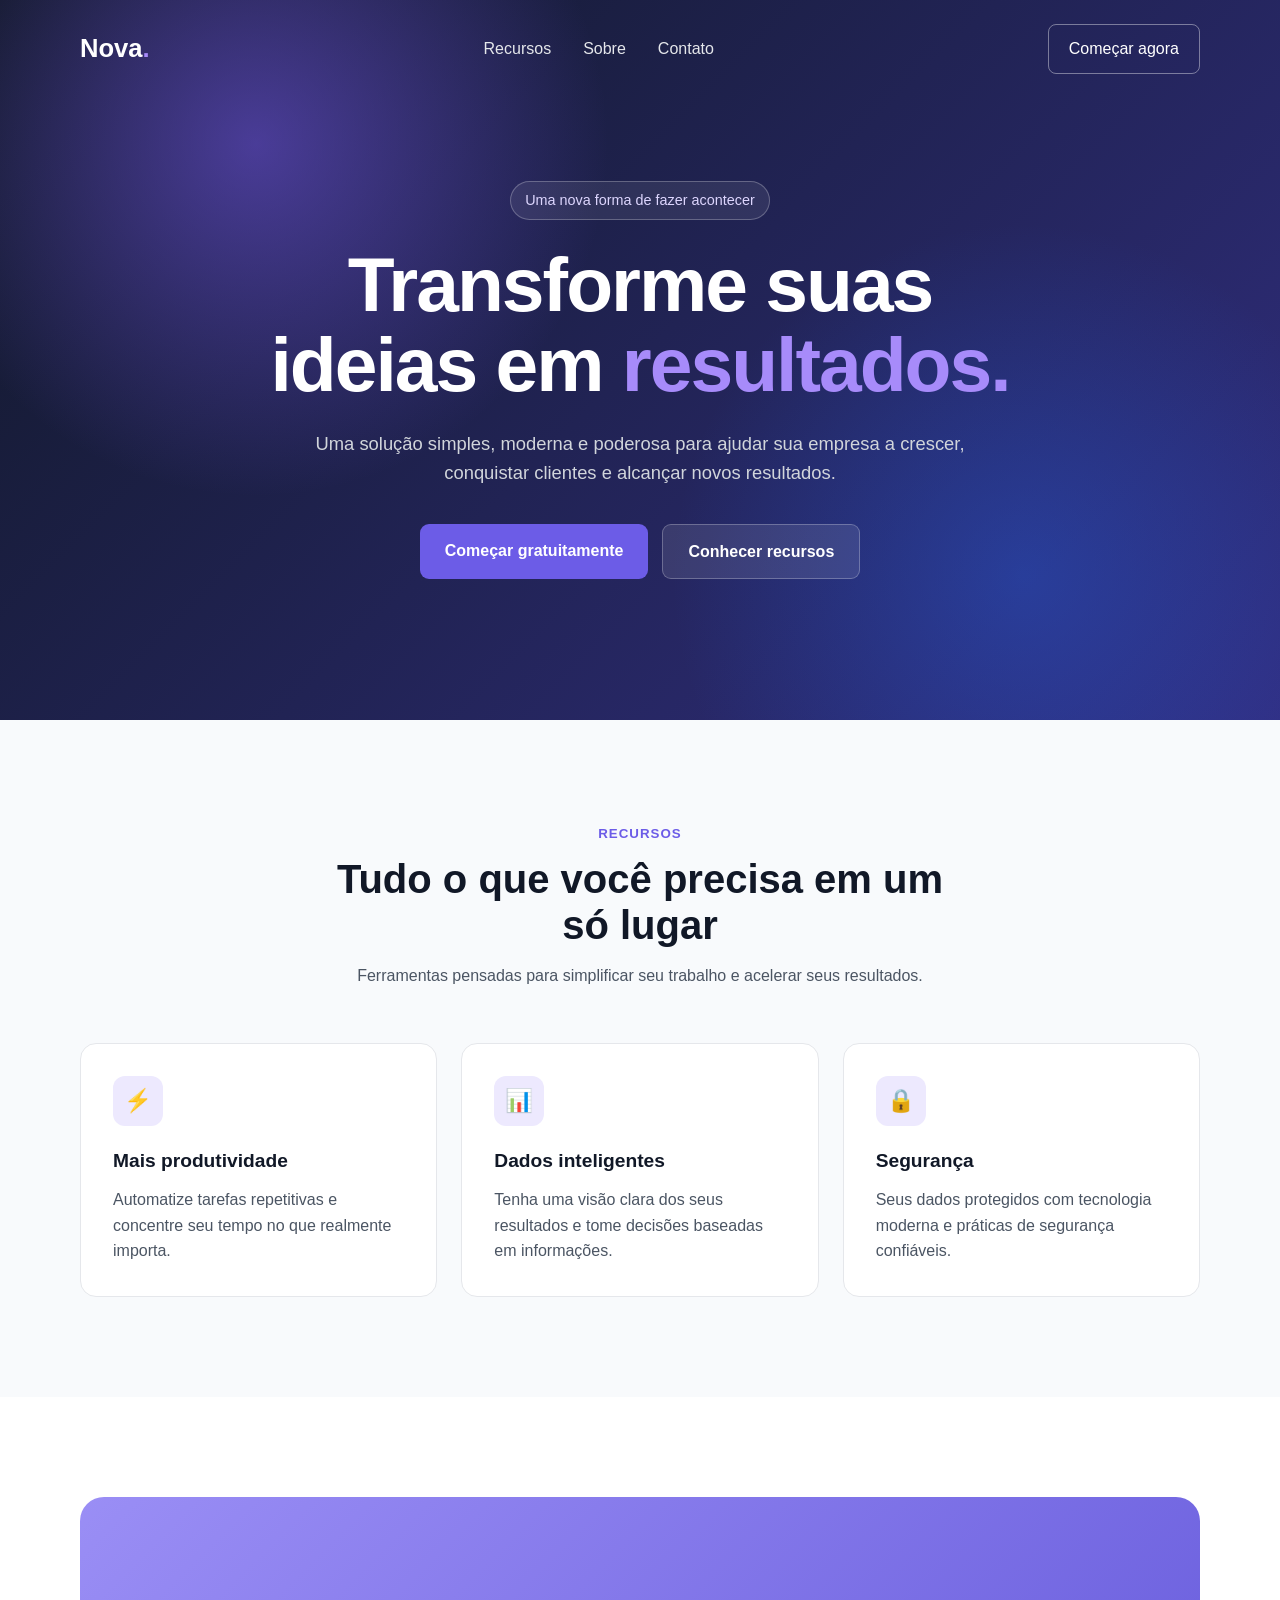
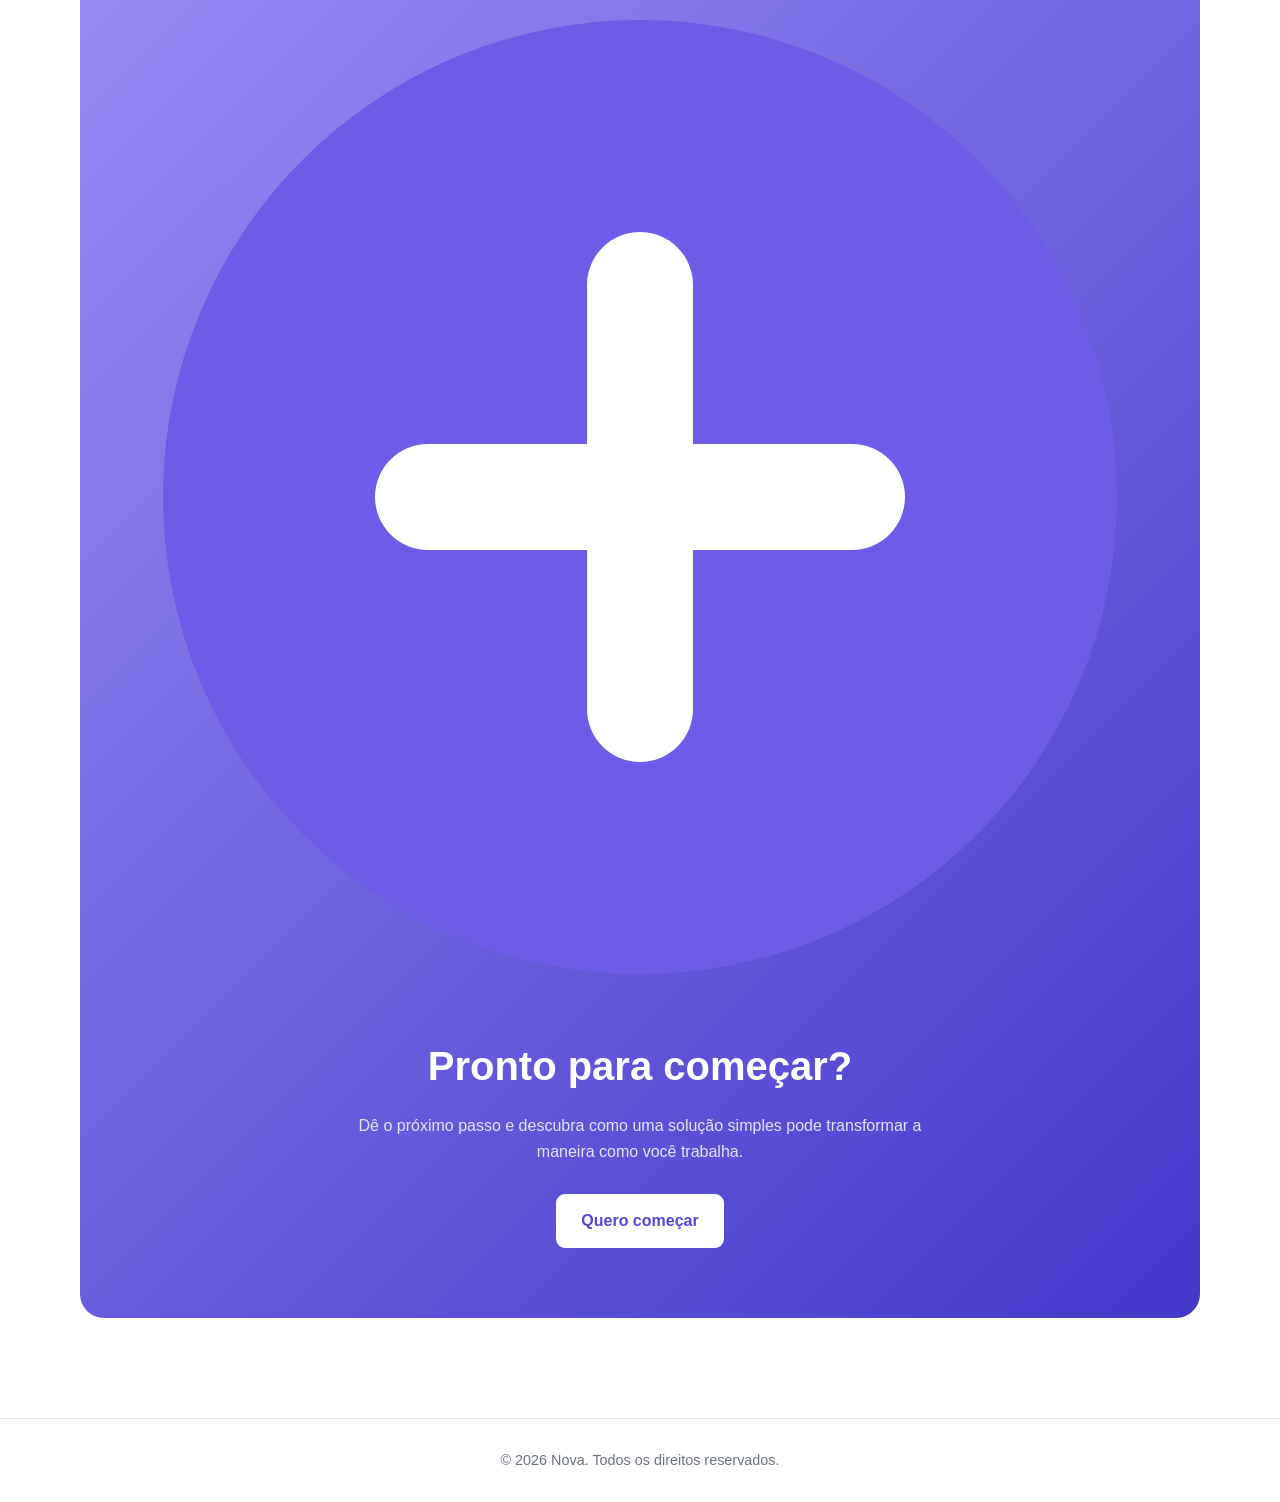
==== commit 20b7a765: "exercicio 4" ====
--- a/index.html
+++ b/index.html
@@ -3,6 +3,7 @@
 <head>
   <meta charset="UTF-8">
   <meta name="viewport" content="width=device-width, initial-scale=1.0">
+    <title>Nova - Solucoes digitais</title>
 
   <style>
     * {
@@ -351,7 +352,6 @@
         </div>
       </div>
     </section>
-
     <!-- RECURSOS -->
     <section class="features" id="recursos">
       <div class="container">
@@ -403,6 +403,7 @@
       <div class="container">
         <div class="cta-box">
 
+          <img src="assets/nova-mark.svg" alt="Marca Nova">
           <h2>Pronto para começar?</h2>
 
           <p>
@@ -416,7 +417,7 @@
 
         </div>
       </div>
-    </section>
+      </section>
 
   </main>
 
